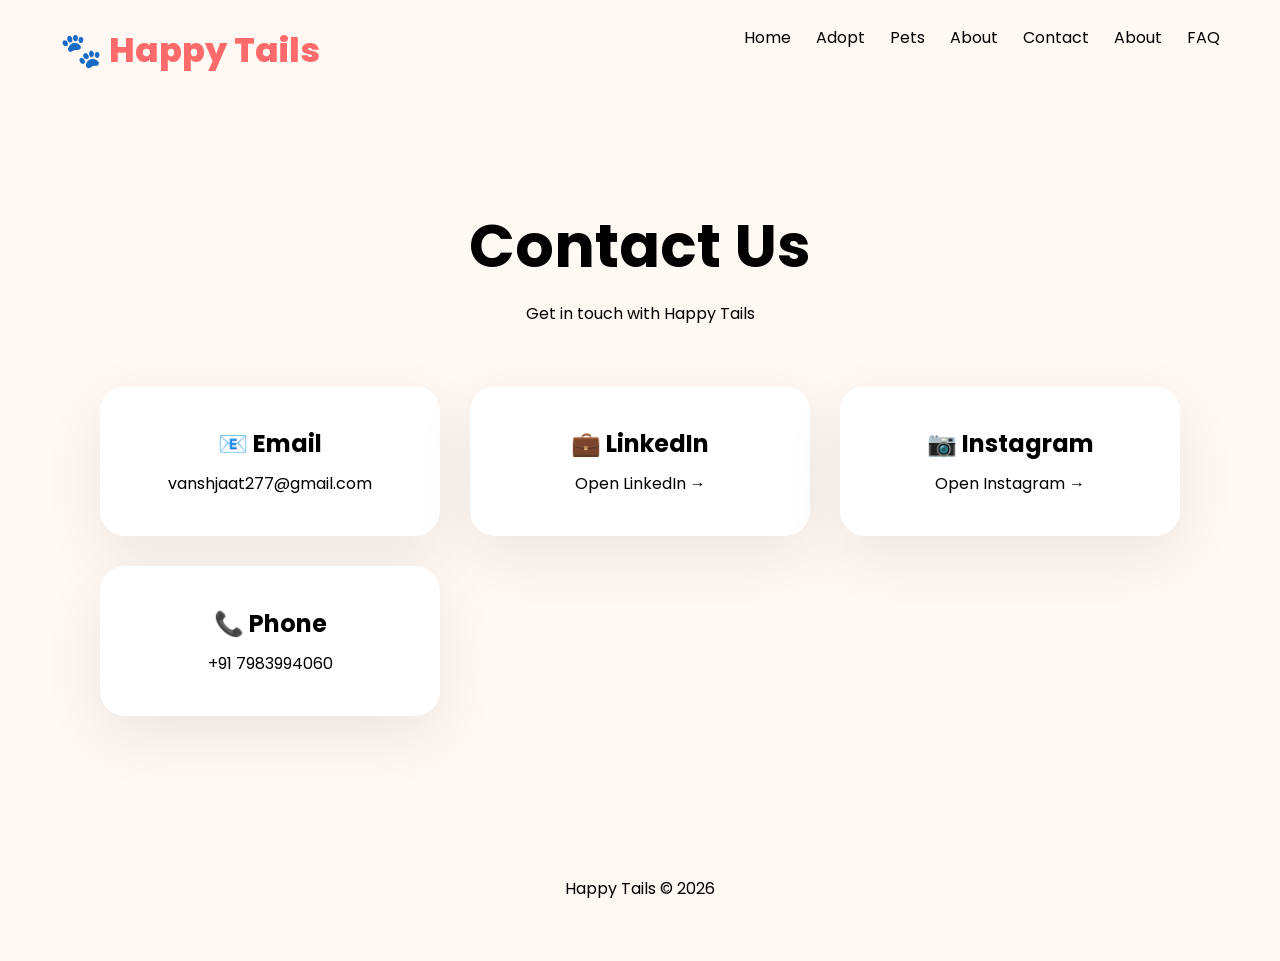
==== contact.html @ 584a05fc "Initial commit: Add Happy Tails pet adoption website" ====
<!DOCTYPE html>
<html lang="en">

<head>

<meta charset="UTF-8">

<meta name="viewport"
content="width=device-width, initial-scale=1.0">

<title>Contact | Happy Tails</title>

<link rel="stylesheet"
href="contact.css">


<link
href="https://fonts.googleapis.com/css2?family=Poppins:wght@300;500;700;800&display=swap"
rel="stylesheet">

</head>

<body>

<header>

<nav>

<div class="logo">

🐾 Happy Tails

</div>

<ul>
<a href="index.html">Home</a>
</li>

<li>
<a href="adopt.html">Adopt</a>
</li>

<li>
<a href="pets.html">Pets</a>
</li>

<li>
<a href="about.html">About</a>
</li>

<li>
<a href="contact.html">Contact</a>
</li>
<li><a href="about.html">About</a></li>

<li><a href="faq.html">FAQ</a></li>
</ul>

</nav>

</header>



<section class="contact">

<h1>

Contact Us

</h1>

<p>

Get in touch with Happy Tails

</p>



<div class="contact-grid">

<div class="box">

<h2>

📧 Email

</h2>

<p>

<a
href="mailto:vanshjaat277@gmail.com">

vanshjaat277@gmail.com

</a>

</p>

</div>



<div class="box">

<h2>

💼 LinkedIn

</h2>

<p>

<a
<a
href="https://www.linkedin.com/in/vansh-choudhary-61513b381/"
target="_blank">

Open LinkedIn →

</a>

</a>
</div>



<div class="box">

<h2>

📷 Instagram

</h2>

<p>
<a
href="https://instagram.com/choudhary_vansh_jaat__"
target="_blank">

Open Instagram →
</a>



</p>

</div>



<div class="box">

<h2>

📞 Phone

</h2>

<p>

+91 7983994060

</p>

</div>

</div>

</section>



<footer>

Happy Tails © 2026

</footer>

</body>

</html>
---- contact.css ----
*{

margin:0;

padding:0;

box-sizing:border-box;

font-family:Poppins;

}

body{

background:#fff8f3;

}

nav{

display:flex;

justify-content:space-between;

padding:25px 60px;

}

.logo{

font-size:34px;

font-weight:800;

color:#ff6b6b;

}

ul{

display:flex;

gap:25px;

list-style:none;

}

a{

text-decoration:none;

color:black;

}

.active{

color:#ff6b6b;

}

.contact{

padding:100px;

text-align:center;

}

.contact h1{

font-size:60px;

}

.contact p{

margin-top:10px;

}

.contact-grid{

display:grid;

grid-template-columns:
repeat(
auto-fit,
minmax(
280px,
1fr
));

gap:30px;

margin-top:60px;

}

.box{

background:white;

padding:40px;

border-radius:25px;

box-shadow:
0 20px 60px rgba(0,0,0,.08);

transition:.4s;

}

.box:hover{

transform:
translateY(-10px);

}

footer{

padding:60px;

text-align:center;

}
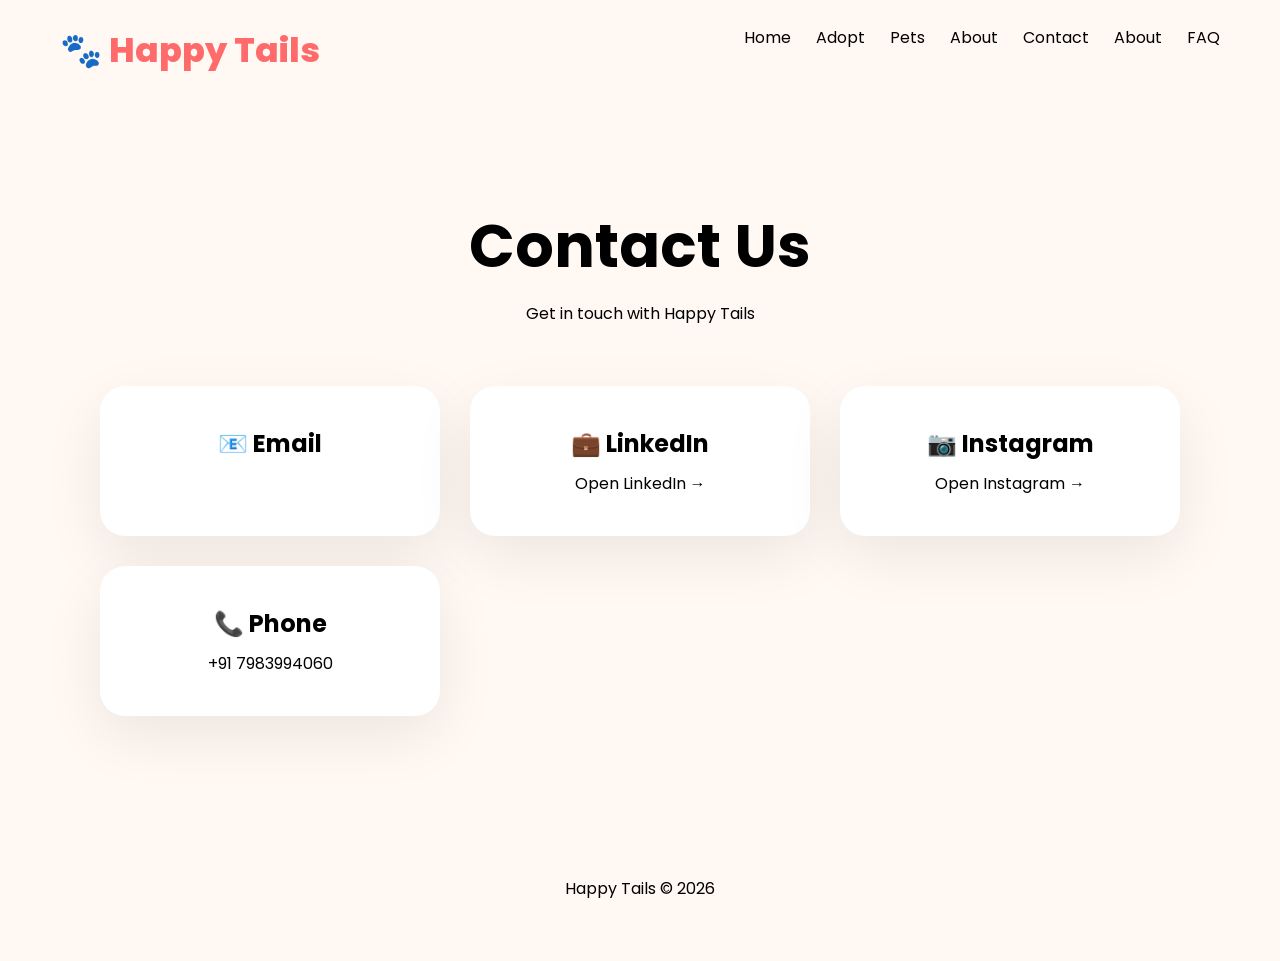
==== commit e5eadc21: "Add project screenshots and improve README" ====
--- a/contact.html
+++ b/contact.html
@@ -90,10 +90,10 @@
 
 <p>
 
-<a
-href="mailto:vanshjaat277@gmail.com">
 
-vanshjaat277@gmail.com
+
+
+
 
 </a>
 
